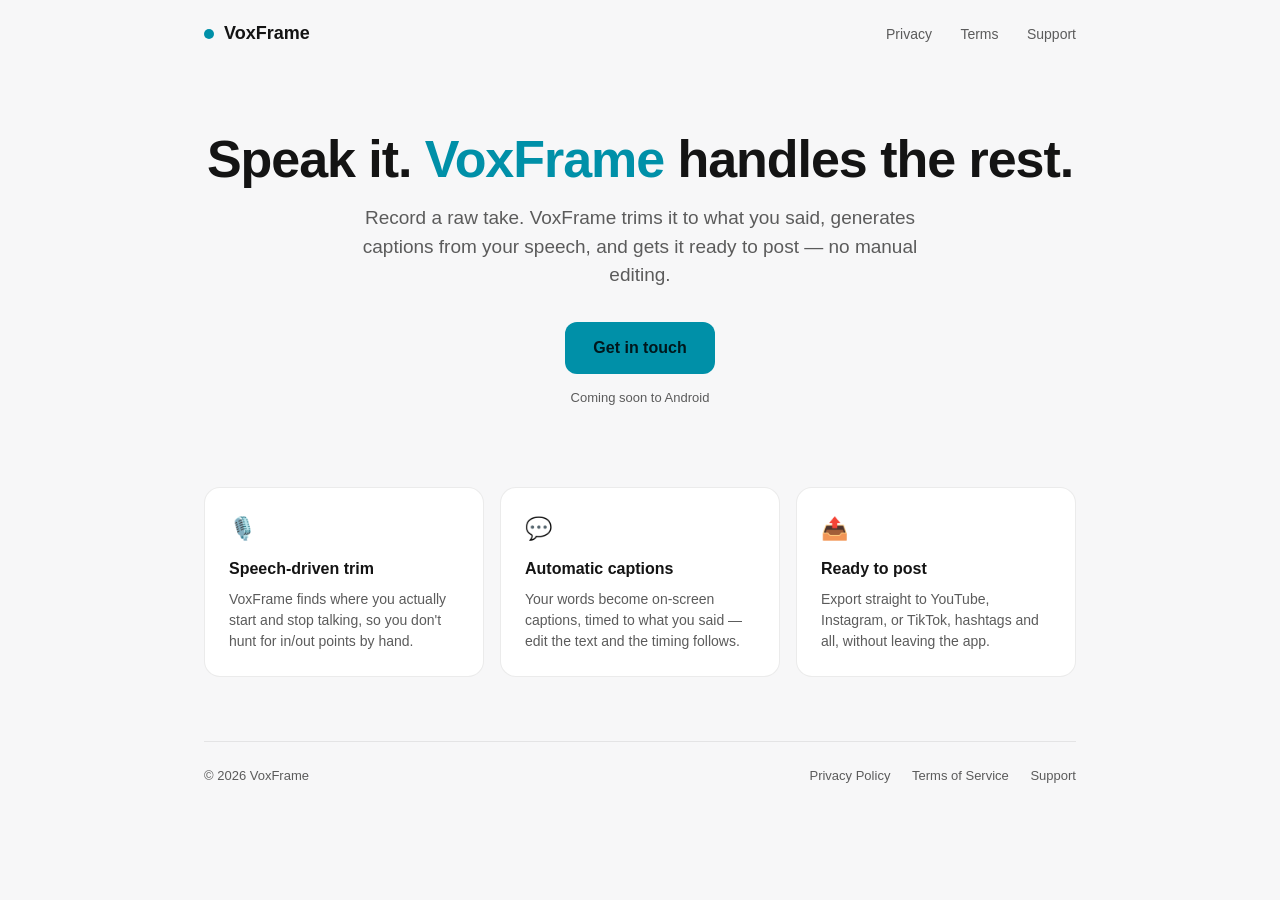
==== index.html @ a8f4b0eb "Add site pages and Wrangler static-assets config Cloudflare's build was failing with "Could not dete" ====
<!DOCTYPE html>
<html lang="en">
<head>
<meta charset="UTF-8">
<meta name="viewport" content="width=device-width, initial-scale=1.0">
<title>VoxFrame — Speak it. Edit itself.</title>
<meta name="description" content="VoxFrame turns a raw talking-head video into a trimmed, captioned, ready-to-post clip — automatically, from what you say.">
<style>
  :root{
    --bg:#0d0d0d; --surface:#1a1a1a; --card:#242424;
    --accent:#00e5ff; --accent-dim:#00b8cc;
    --text:#ffffff; --text-dim:#9e9e9e;
    --border:rgba(255,255,255,0.08);
  }
  @media (prefers-color-scheme: light){
    :root{
      --bg:#f7f7f8; --surface:#ffffff; --card:#ffffff;
      --accent:#0090a8; --accent-dim:#007488;
      --text:#141414; --text-dim:#5b5b5b;
      --border:rgba(0,0,0,0.08);
    }
  }
  :root[data-theme="dark"]{
    --bg:#0d0d0d; --surface:#1a1a1a; --card:#242424;
    --accent:#00e5ff; --accent-dim:#00b8cc;
    --text:#ffffff; --text-dim:#9e9e9e;
    --border:rgba(255,255,255,0.08);
  }
  :root[data-theme="light"]{
    --bg:#f7f7f8; --surface:#ffffff; --card:#ffffff;
    --accent:#0090a8; --accent-dim:#007488;
    --text:#141414; --text-dim:#5b5b5b;
    --border:rgba(0,0,0,0.08);
  }
  *{box-sizing:border-box;}
  body{
    margin:0; background:var(--bg); color:var(--text);
    font-family:-apple-system,BlinkMacSystemFont,"Segoe UI",Roboto,Helvetica,Arial,sans-serif;
    line-height:1.5;
  }
  .wrap{max-width:920px; margin:0 auto; padding:0 24px;}
  header{
    display:flex; align-items:center; justify-content:space-between;
    padding:20px 0;
  }
  .brand{display:flex; align-items:center; gap:10px; font-weight:700; font-size:18px;}
  .brand .dot{width:10px; height:10px; border-radius:50%; background:var(--accent);}
  nav a{color:var(--text-dim); text-decoration:none; margin-left:24px; font-size:14px;}
  nav a:hover{color:var(--text);}
  .hero{padding:64px 0 48px; text-align:center;}
  .hero h1{
    font-size:clamp(32px,6vw,52px); font-weight:800; letter-spacing:-0.02em;
    margin:0 0 16px; line-height:1.1;
  }
  .hero h1 span{color:var(--accent);}
  .hero p{
    font-size:19px; color:var(--text-dim); max-width:560px; margin:0 auto 32px;
  }
  .cta{
    display:inline-block; background:var(--accent); color:#00171c;
    font-weight:700; padding:14px 28px; border-radius:12px; text-decoration:none;
    font-size:16px;
  }
  .sub-cta{margin-top:14px; font-size:13px; color:var(--text-dim);}
  .features{
    display:grid; grid-template-columns:repeat(auto-fit,minmax(240px,1fr));
    gap:16px; padding:32px 0 64px;
  }
  .feature{
    background:var(--card); border:1px solid var(--border); border-radius:16px;
    padding:24px;
  }
  .feature .icon{font-size:22px; margin-bottom:12px;}
  .feature h3{margin:0 0 8px; font-size:16px;}
  .feature p{margin:0; font-size:14px; color:var(--text-dim);}
  footer{
    border-top:1px solid var(--border); padding:24px 0 40px;
    display:flex; flex-wrap:wrap; gap:16px; justify-content:space-between;
    align-items:center; color:var(--text-dim); font-size:13px;
  }
  footer .links a{color:var(--text-dim); text-decoration:none; margin-left:18px;}
  footer .links a:hover{color:var(--text);}
</style>
</head>
<body>
<div class="wrap">
  <header>
    <div class="brand"><span class="dot"></span> VoxFrame</div>
    <nav>
      <a href="privacy.html">Privacy</a>
      <a href="terms.html">Terms</a>
      <a href="support.html">Support</a>
    </nav>
  </header>

  <section class="hero">
    <h1>Speak it. <span>VoxFrame</span> handles the rest.</h1>
    <p>Record a raw take. VoxFrame trims it to what you said, generates captions from your speech, and gets it ready to post — no manual editing.</p>
    <a class="cta" href="support.html">Get in touch</a>
    <div class="sub-cta">Coming soon to Android</div>
  </section>

  <section class="features">
    <div class="feature">
      <div class="icon">🎙️</div>
      <h3>Speech-driven trim</h3>
      <p>VoxFrame finds where you actually start and stop talking, so you don't hunt for in/out points by hand.</p>
    </div>
    <div class="feature">
      <div class="icon">💬</div>
      <h3>Automatic captions</h3>
      <p>Your words become on-screen captions, timed to what you said — edit the text and the timing follows.</p>
    </div>
    <div class="feature">
      <div class="icon">📤</div>
      <h3>Ready to post</h3>
      <p>Export straight to YouTube, Instagram, or TikTok, hashtags and all, without leaving the app.</p>
    </div>
  </section>

  <footer>
    <div>&copy; <span id="year"></span> VoxFrame</div>
    <div class="links">
      <a href="privacy.html">Privacy Policy</a>
      <a href="terms.html">Terms of Service</a>
      <a href="support.html">Support</a>
    </div>
  </footer>
</div>
<script>document.getElementById('year').textContent = new Date().getFullYear();</script>
</body>
</html>
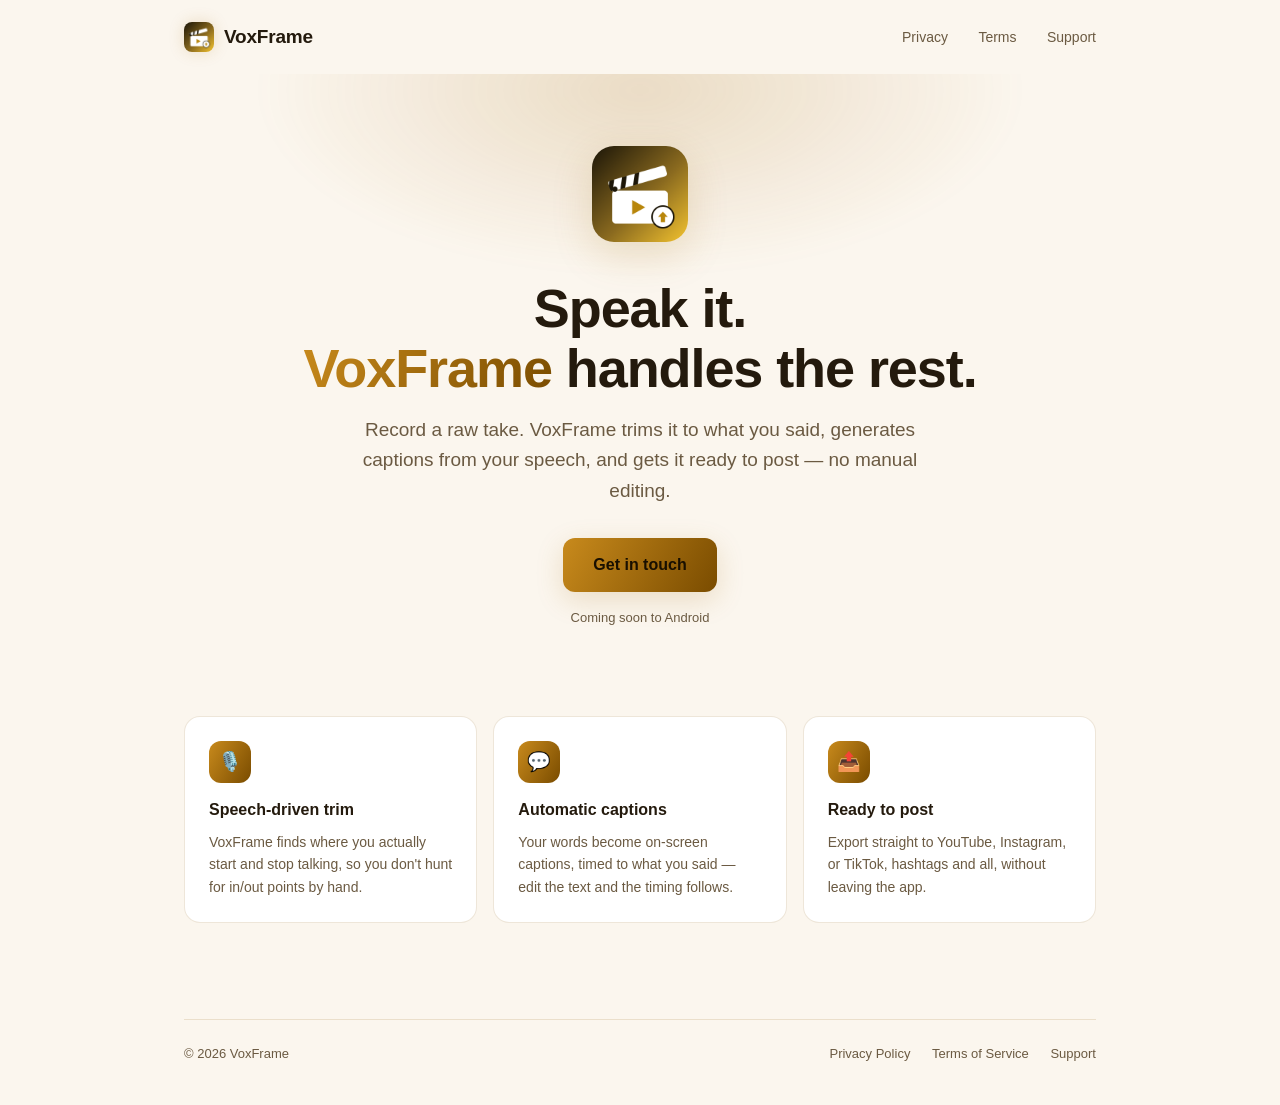
==== commit a43bf352: "Redesign around the app icon's gold/ember palette, add clean URLs Pulls the amber/gold color scheme " ====
--- a/index.html
+++ b/index.html
@@ -3,115 +3,75 @@
 <head>
 <meta charset="UTF-8">
 <meta name="viewport" content="width=device-width, initial-scale=1.0">
-<title>VoxFrame — Speak it. Edit itself.</title>
+<title>VoxFrame — Speak it. VoxFrame handles the rest.</title>
 <meta name="description" content="VoxFrame turns a raw talking-head video into a trimmed, captioned, ready-to-post clip — automatically, from what you say.">
+<link rel="icon" href="/icon.png">
+<link rel="stylesheet" href="/style.css">
 <style>
-  :root{
-    --bg:#0d0d0d; --surface:#1a1a1a; --card:#242424;
-    --accent:#00e5ff; --accent-dim:#00b8cc;
-    --text:#ffffff; --text-dim:#9e9e9e;
-    --border:rgba(255,255,255,0.08);
+  .hero{
+    position:relative; padding:72px 0 56px; text-align:center; overflow:hidden;
   }
-  @media (prefers-color-scheme: light){
-    :root{
-      --bg:#f7f7f8; --surface:#ffffff; --card:#ffffff;
-      --accent:#0090a8; --accent-dim:#007488;
-      --text:#141414; --text-dim:#5b5b5b;
-      --border:rgba(0,0,0,0.08);
-    }
+  .hero::before{
+    content:""; position:absolute; inset:-40% -10% auto -10%; height:520px;
+    background:radial-gradient(closest-side, var(--shadow-gold), transparent 70%);
+    filter:blur(10px); z-index:-1; pointer-events:none;
   }
-  :root[data-theme="dark"]{
-    --bg:#0d0d0d; --surface:#1a1a1a; --card:#242424;
-    --accent:#00e5ff; --accent-dim:#00b8cc;
-    --text:#ffffff; --text-dim:#9e9e9e;
-    --border:rgba(255,255,255,0.08);
+  .hero img.mark{
+    width:96px; height:96px; border-radius:22px; margin-bottom:28px;
+    box-shadow:0 12px 40px var(--shadow-gold);
   }
-  :root[data-theme="light"]{
-    --bg:#f7f7f8; --surface:#ffffff; --card:#ffffff;
-    --accent:#0090a8; --accent-dim:#007488;
-    --text:#141414; --text-dim:#5b5b5b;
-    --border:rgba(0,0,0,0.08);
+  .hero h1{
+    font-size:clamp(32px,6vw,54px); font-weight:800; letter-spacing:-0.02em;
+    margin:0 0 16px; line-height:1.12;
   }
-  *{box-sizing:border-box;}
-  body{
-    margin:0; background:var(--bg); color:var(--text);
-    font-family:-apple-system,BlinkMacSystemFont,"Segoe UI",Roboto,Helvetica,Arial,sans-serif;
-    line-height:1.5;
-  }
-  .wrap{max-width:920px; margin:0 auto; padding:0 24px;}
-  header{
-    display:flex; align-items:center; justify-content:space-between;
-    padding:20px 0;
-  }
-  .brand{display:flex; align-items:center; gap:10px; font-weight:700; font-size:18px;}
-  .brand .dot{width:10px; height:10px; border-radius:50%; background:var(--accent);}
-  nav a{color:var(--text-dim); text-decoration:none; margin-left:24px; font-size:14px;}
-  nav a:hover{color:var(--text);}
-  .hero{padding:64px 0 48px; text-align:center;}
-  .hero h1{
-    font-size:clamp(32px,6vw,52px); font-weight:800; letter-spacing:-0.02em;
-    margin:0 0 16px; line-height:1.1;
-  }
-  .hero h1 span{color:var(--accent);}
-  .hero p{
-    font-size:19px; color:var(--text-dim); max-width:560px; margin:0 auto 32px;
-  }
-  .cta{
-    display:inline-block; background:var(--accent); color:#00171c;
-    font-weight:700; padding:14px 28px; border-radius:12px; text-decoration:none;
-    font-size:16px;
-  }
-  .sub-cta{margin-top:14px; font-size:13px; color:var(--text-dim);}
+  .hero p{ font-size:19px; color:var(--text-dim); max-width:560px; margin:0 auto 32px; }
+  .sub-cta{ margin-top:16px; font-size:13px; color:var(--text-dim); }
   .features{
     display:grid; grid-template-columns:repeat(auto-fit,minmax(240px,1fr));
-    gap:16px; padding:32px 0 64px;
+    gap:16px; padding:32px 0 72px;
   }
-  .feature{
-    background:var(--card); border:1px solid var(--border); border-radius:16px;
-    padding:24px;
+  .feature{ transition:transform .15s ease, box-shadow .15s ease; }
+  .feature:hover{ transform:translateY(-3px); box-shadow:0 16px 32px rgba(0,0,0,0.25); }
+  .feature .icon{
+    width:42px; height:42px; border-radius:12px; display:flex; align-items:center;
+    justify-content:center; font-size:19px; margin-bottom:14px;
+    background:linear-gradient(120deg,var(--gold-deep),var(--gold-bright));
   }
-  .feature .icon{font-size:22px; margin-bottom:12px;}
-  .feature h3{margin:0 0 8px; font-size:16px;}
-  .feature p{margin:0; font-size:14px; color:var(--text-dim);}
-  footer{
-    border-top:1px solid var(--border); padding:24px 0 40px;
-    display:flex; flex-wrap:wrap; gap:16px; justify-content:space-between;
-    align-items:center; color:var(--text-dim); font-size:13px;
-  }
-  footer .links a{color:var(--text-dim); text-decoration:none; margin-left:18px;}
-  footer .links a:hover{color:var(--text);}
+  .feature h3{ margin:0 0 8px; font-size:16px; }
+  .feature p{ margin:0; font-size:14px; color:var(--text-dim); }
 </style>
 </head>
 <body>
 <div class="wrap">
   <header>
-    <div class="brand"><span class="dot"></span> VoxFrame</div>
+    <a class="brand" href="/"><img src="/icon.png" alt=""> VoxFrame</a>
     <nav>
-      <a href="privacy.html">Privacy</a>
-      <a href="terms.html">Terms</a>
-      <a href="support.html">Support</a>
+      <a href="/privacy">Privacy</a>
+      <a href="/terms">Terms</a>
+      <a href="/support">Support</a>
     </nav>
   </header>
 
   <section class="hero">
-    <h1>Speak it. <span>VoxFrame</span> handles the rest.</h1>
+    <img class="mark" src="/icon.png" alt="VoxFrame">
+    <h1>Speak it.<br><span class="gold-text">VoxFrame</span> handles the rest.</h1>
     <p>Record a raw take. VoxFrame trims it to what you said, generates captions from your speech, and gets it ready to post — no manual editing.</p>
-    <a class="cta" href="support.html">Get in touch</a>
+    <a class="cta" href="/support">Get in touch</a>
     <div class="sub-cta">Coming soon to Android</div>
   </section>
 
   <section class="features">
-    <div class="feature">
+    <div class="feature card">
       <div class="icon">🎙️</div>
       <h3>Speech-driven trim</h3>
       <p>VoxFrame finds where you actually start and stop talking, so you don't hunt for in/out points by hand.</p>
     </div>
-    <div class="feature">
+    <div class="feature card">
       <div class="icon">💬</div>
       <h3>Automatic captions</h3>
       <p>Your words become on-screen captions, timed to what you said — edit the text and the timing follows.</p>
     </div>
-    <div class="feature">
+    <div class="feature card">
       <div class="icon">📤</div>
       <h3>Ready to post</h3>
       <p>Export straight to YouTube, Instagram, or TikTok, hashtags and all, without leaving the app.</p>
@@ -121,9 +81,9 @@
   <footer>
     <div>&copy; <span id="year"></span> VoxFrame</div>
     <div class="links">
-      <a href="privacy.html">Privacy Policy</a>
-      <a href="terms.html">Terms of Service</a>
-      <a href="support.html">Support</a>
+      <a href="/privacy">Privacy Policy</a>
+      <a href="/terms">Terms of Service</a>
+      <a href="/support">Support</a>
     </div>
   </footer>
 </div>
--- a/style.css
+++ b/style.css
@@ -0,0 +1,94 @@
+:root{
+  --bg:#0f0a05;
+  --bg-card:#1c140a;
+  --bg-card-hi:#241a0d;
+  --gold:#e8a93c;
+  --gold-bright:#ffd37a;
+  --gold-deep:#9c6a12;
+  --text:#f5ead9;
+  --text-dim:#b8a58c;
+  --border:rgba(232,169,60,0.16);
+  --shadow-gold:rgba(232,169,60,0.25);
+}
+@media (prefers-color-scheme: light){
+  :root{
+    --bg:#fbf6ee;
+    --bg-card:#ffffff;
+    --bg-card-hi:#fff8ec;
+    --gold:#a3670a;
+    --gold-bright:#7a4c00;
+    --gold-deep:#c88a1c;
+    --text:#241a0d;
+    --text-dim:#6b5a42;
+    --border:rgba(150,100,20,0.16);
+    --shadow-gold:rgba(163,103,10,0.18);
+  }
+}
+:root[data-theme="dark"]{
+  --bg:#0f0a05; --bg-card:#1c140a; --bg-card-hi:#241a0d;
+  --gold:#e8a93c; --gold-bright:#ffd37a; --gold-deep:#9c6a12;
+  --text:#f5ead9; --text-dim:#b8a58c;
+  --border:rgba(232,169,60,0.16); --shadow-gold:rgba(232,169,60,0.25);
+}
+:root[data-theme="light"]{
+  --bg:#fbf6ee; --bg-card:#ffffff; --bg-card-hi:#fff8ec;
+  --gold:#a3670a; --gold-bright:#7a4c00; --gold-deep:#c88a1c;
+  --text:#241a0d; --text-dim:#6b5a42;
+  --border:rgba(150,100,20,0.16); --shadow-gold:rgba(163,103,10,0.18);
+}
+*{box-sizing:border-box;}
+body{
+  margin:0; background:var(--bg); color:var(--text);
+  font-family:-apple-system,BlinkMacSystemFont,"Segoe UI",Roboto,Helvetica,Arial,sans-serif;
+  line-height:1.6;
+}
+a{ color:var(--gold); }
+.wrap{ max-width:960px; margin:0 auto; padding:0 24px; }
+.narrow{ max-width:720px; }
+
+header{
+  display:flex; align-items:center; justify-content:space-between;
+  padding:22px 0;
+}
+.brand{ display:flex; align-items:center; gap:10px; font-weight:800; font-size:19px; letter-spacing:-0.01em; text-decoration:none; color:var(--text); }
+.brand img{ width:30px; height:30px; border-radius:8px; box-shadow:0 0 16px var(--shadow-gold); }
+nav a{ color:var(--text-dim); text-decoration:none; margin-left:26px; font-size:14px; transition:color .15s; }
+nav a:hover{ color:var(--gold-bright); }
+
+.gold-text{
+  background:linear-gradient(120deg,var(--gold-deep),var(--gold-bright));
+  -webkit-background-clip:text; background-clip:text; color:transparent;
+}
+
+.cta{
+  display:inline-block;
+  background:linear-gradient(120deg,var(--gold-deep),var(--gold-bright));
+  color:#180f00; font-weight:800; padding:14px 30px; border-radius:12px;
+  text-decoration:none; font-size:16px;
+  box-shadow:0 8px 28px var(--shadow-gold);
+  transition:transform .15s ease, box-shadow .15s ease;
+}
+.cta:hover{ transform:translateY(-1px); box-shadow:0 10px 34px var(--shadow-gold); }
+
+.card{
+  background:var(--bg-card); border:1px solid var(--border); border-radius:16px;
+  padding:24px;
+}
+
+footer{
+  border-top:1px solid var(--border); padding:24px 0 40px; margin-top:24px;
+  display:flex; flex-wrap:wrap; gap:16px; justify-content:space-between;
+  align-items:center; color:var(--text-dim); font-size:13px;
+}
+footer .links a{ color:var(--text-dim); text-decoration:none; margin-left:18px; }
+footer .links a:hover{ color:var(--gold-bright); }
+
+/* Legal-page layout (privacy / terms / support) */
+.doc{ padding:48px 24px 80px; }
+.doc h1{ font-size:30px; margin-bottom:4px; }
+.doc .updated{ color:var(--text-dim); font-size:14px; margin-bottom:40px; }
+.doc h2{ font-size:19px; margin-top:40px; border-top:1px solid var(--border); padding-top:24px; }
+.doc p, .doc li{ color:var(--text-dim); font-size:15px; }
+.doc ul{ padding-left:20px; }
+.back{ display:inline-flex; align-items:center; gap:6px; margin-bottom:24px; color:var(--text-dim); text-decoration:none; font-size:14px; }
+.back:hover{ color:var(--gold-bright); }
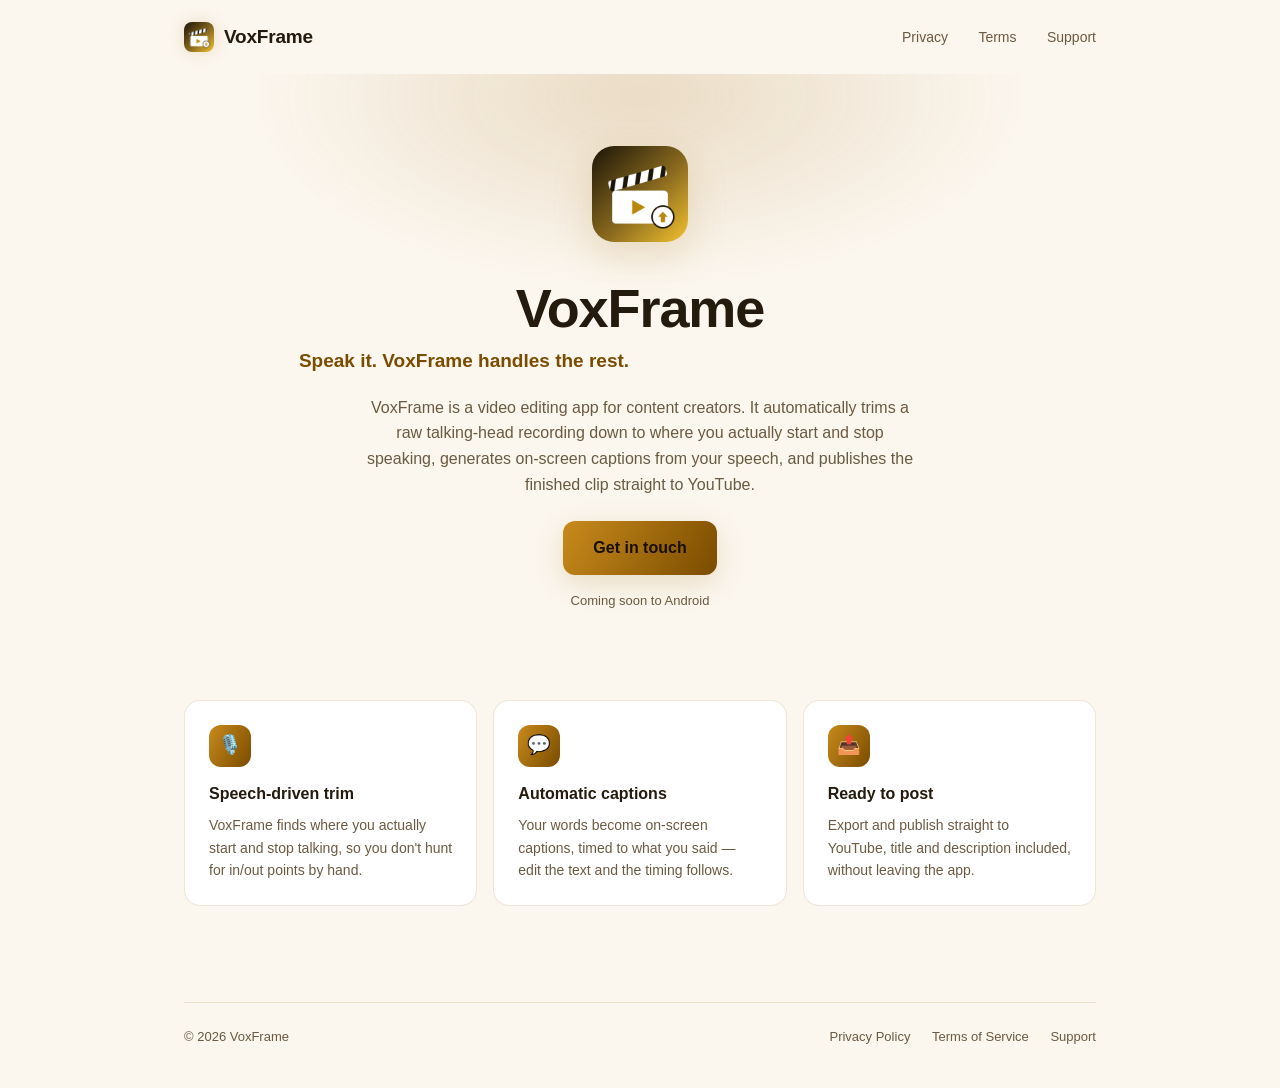
==== commit 8be83492: "Fix homepage for OAuth verification: clear app name + purpose Google's review flagged two issues: th" ====
--- a/index.html
+++ b/index.html
@@ -3,8 +3,8 @@
 <head>
 <meta charset="UTF-8">
 <meta name="viewport" content="width=device-width, initial-scale=1.0">
-<title>VoxFrame — Speak it. VoxFrame handles the rest.</title>
-<meta name="description" content="VoxFrame turns a raw talking-head video into a trimmed, captioned, ready-to-post clip — automatically, from what you say.">
+<title>VoxFrame — automatic video editing for creators</title>
+<meta name="description" content="VoxFrame is a video editing app that trims your video to your speech, generates captions automatically, and publishes the finished clip straight to YouTube.">
 <link rel="icon" href="/icon.png">
 <link rel="stylesheet" href="/style.css">
 <style>
@@ -22,9 +22,13 @@
   }
   .hero h1{
     font-size:clamp(32px,6vw,54px); font-weight:800; letter-spacing:-0.02em;
-    margin:0 0 16px; line-height:1.12;
+    margin:0 0 8px; line-height:1.12;
   }
-  .hero p{ font-size:19px; color:var(--text-dim); max-width:560px; margin:0 auto 32px; }
+  .hero .tagline{
+    font-size:19px; font-weight:600; color:var(--gold-bright);
+    margin:0 0 18px;
+  }
+  .hero p{ font-size:16px; color:var(--text-dim); max-width:560px; margin:0 auto 24px; }
   .sub-cta{ margin-top:16px; font-size:13px; color:var(--text-dim); }
   .features{
     display:grid; grid-template-columns:repeat(auto-fit,minmax(240px,1fr));
@@ -54,8 +58,9 @@
 
   <section class="hero">
     <img class="mark" src="/icon.png" alt="VoxFrame">
-    <h1>Speak it.<br><span class="gold-text">VoxFrame</span> handles the rest.</h1>
-    <p>Record a raw take. VoxFrame trims it to what you said, generates captions from your speech, and gets it ready to post — no manual editing.</p>
+    <h1>VoxFrame</h1>
+    <p class="tagline">Speak it. VoxFrame handles the rest.</p>
+    <p>VoxFrame is a video editing app for content creators. It automatically trims a raw talking-head recording down to where you actually start and stop speaking, generates on-screen captions from your speech, and publishes the finished clip straight to YouTube.</p>
     <a class="cta" href="/support">Get in touch</a>
     <div class="sub-cta">Coming soon to Android</div>
   </section>
@@ -74,7 +79,7 @@
     <div class="feature card">
       <div class="icon">📤</div>
       <h3>Ready to post</h3>
-      <p>Export straight to YouTube, Instagram, or TikTok, hashtags and all, without leaving the app.</p>
+      <p>Export and publish straight to YouTube, title and description included, without leaving the app.</p>
     </div>
   </section>
 
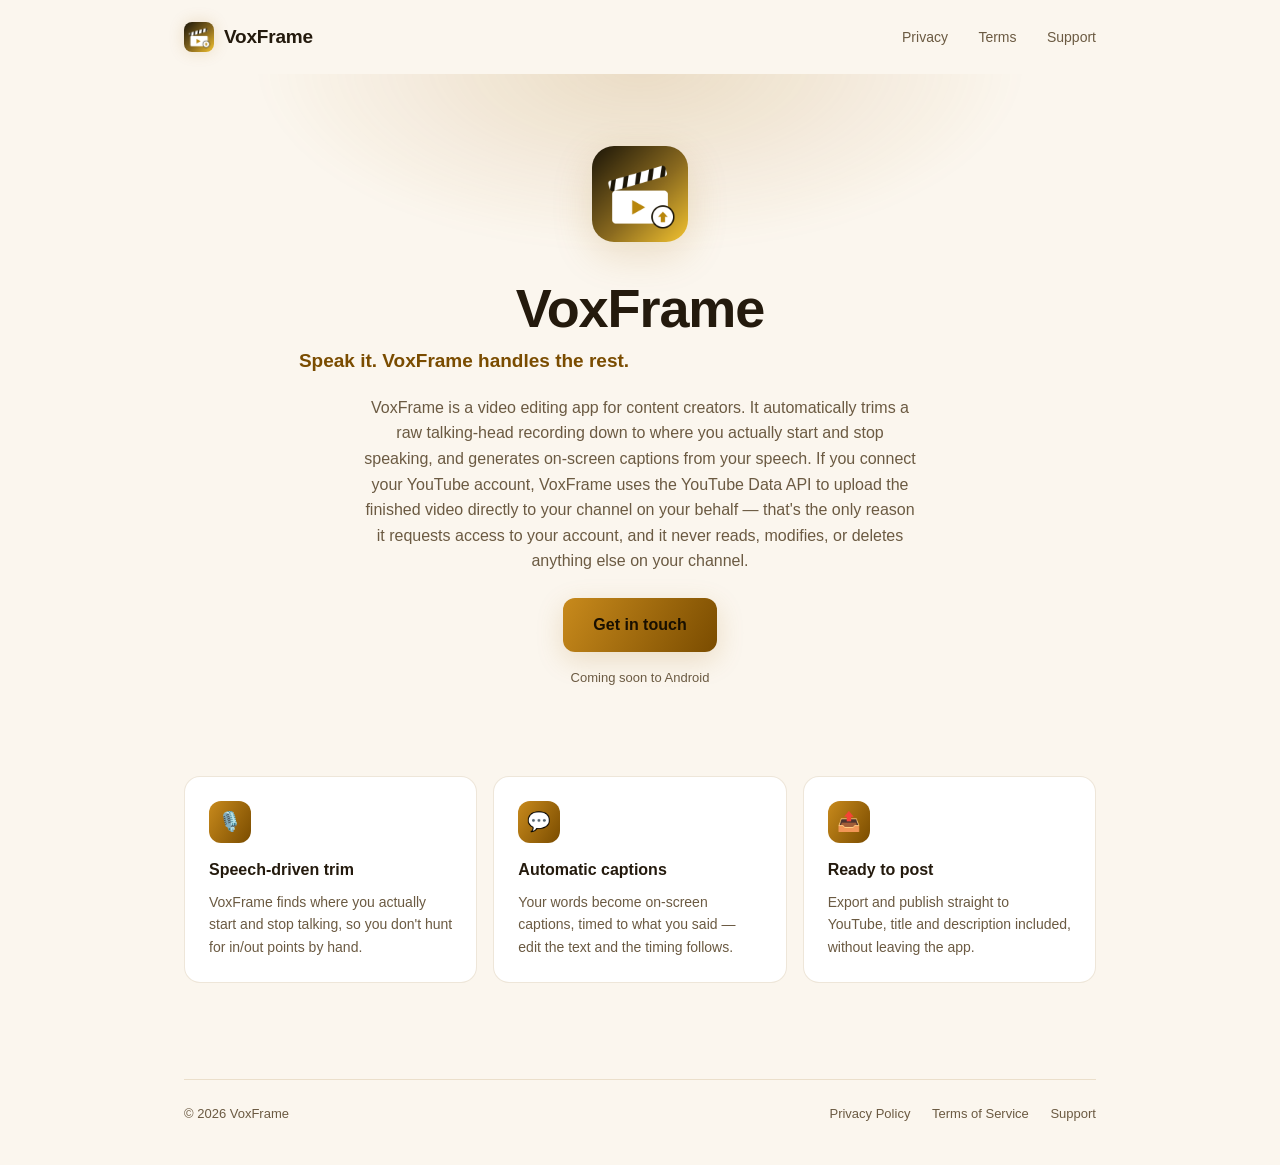
==== commit c7a45a00: "Make YouTube data-access justification explicit on homepage Google's homepage requirements distingui" ====
--- a/index.html
+++ b/index.html
@@ -60,7 +60,7 @@
     <img class="mark" src="/icon.png" alt="VoxFrame">
     <h1>VoxFrame</h1>
     <p class="tagline">Speak it. VoxFrame handles the rest.</p>
-    <p>VoxFrame is a video editing app for content creators. It automatically trims a raw talking-head recording down to where you actually start and stop speaking, generates on-screen captions from your speech, and publishes the finished clip straight to YouTube.</p>
+    <p>VoxFrame is a video editing app for content creators. It automatically trims a raw talking-head recording down to where you actually start and stop speaking, and generates on-screen captions from your speech. If you connect your YouTube account, VoxFrame uses the YouTube Data API to upload the finished video directly to your channel on your behalf — that's the only reason it requests access to your account, and it never reads, modifies, or deletes anything else on your channel.</p>
     <a class="cta" href="/support">Get in touch</a>
     <div class="sub-cta">Coming soon to Android</div>
   </section>
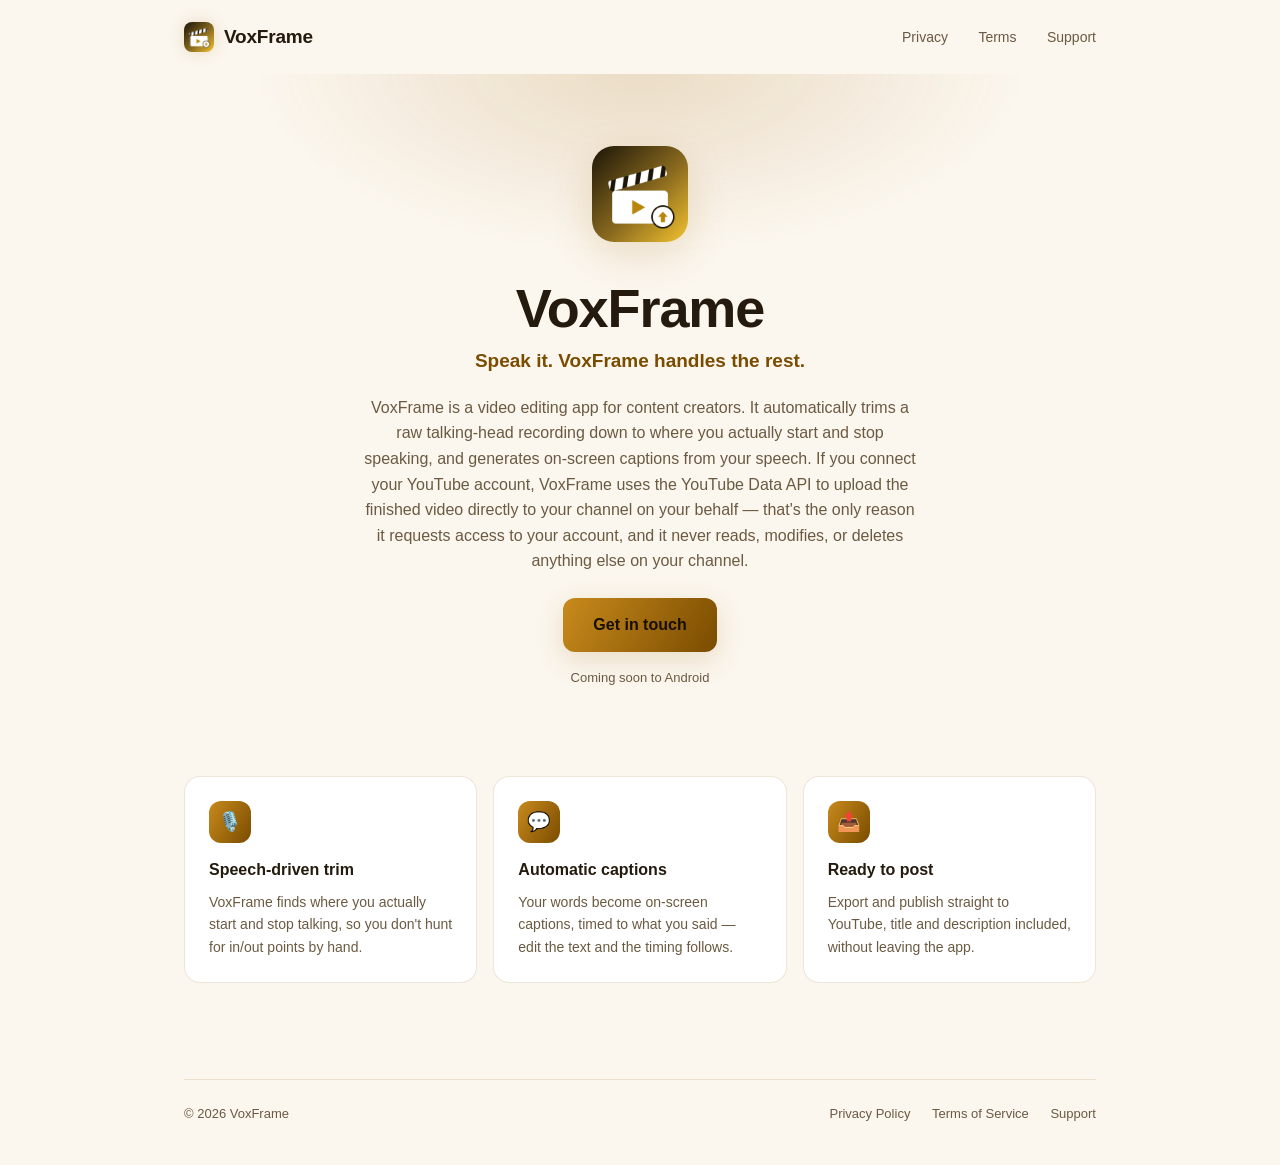
==== commit 8e8b8ade: "Center hero tagline and simplify homepage title The tagline <p> was also matched by the generic .her" ====
--- a/index.html
+++ b/index.html
@@ -3,7 +3,7 @@
 <head>
 <meta charset="UTF-8">
 <meta name="viewport" content="width=device-width, initial-scale=1.0">
-<title>VoxFrame — automatic video editing for creators</title>
+<title>VoxFrame</title>
 <meta name="description" content="VoxFrame is a video editing app that trims your video to your speech, generates captions automatically, and publishes the finished clip straight to YouTube.">
 <link rel="icon" href="/icon.png">
 <link rel="stylesheet" href="/style.css">
@@ -26,7 +26,7 @@
   }
   .hero .tagline{
     font-size:19px; font-weight:600; color:var(--gold-bright);
-    margin:0 0 18px;
+    margin:0 auto 18px;
   }
   .hero p{ font-size:16px; color:var(--text-dim); max-width:560px; margin:0 auto 24px; }
   .sub-cta{ margin-top:16px; font-size:13px; color:var(--text-dim); }
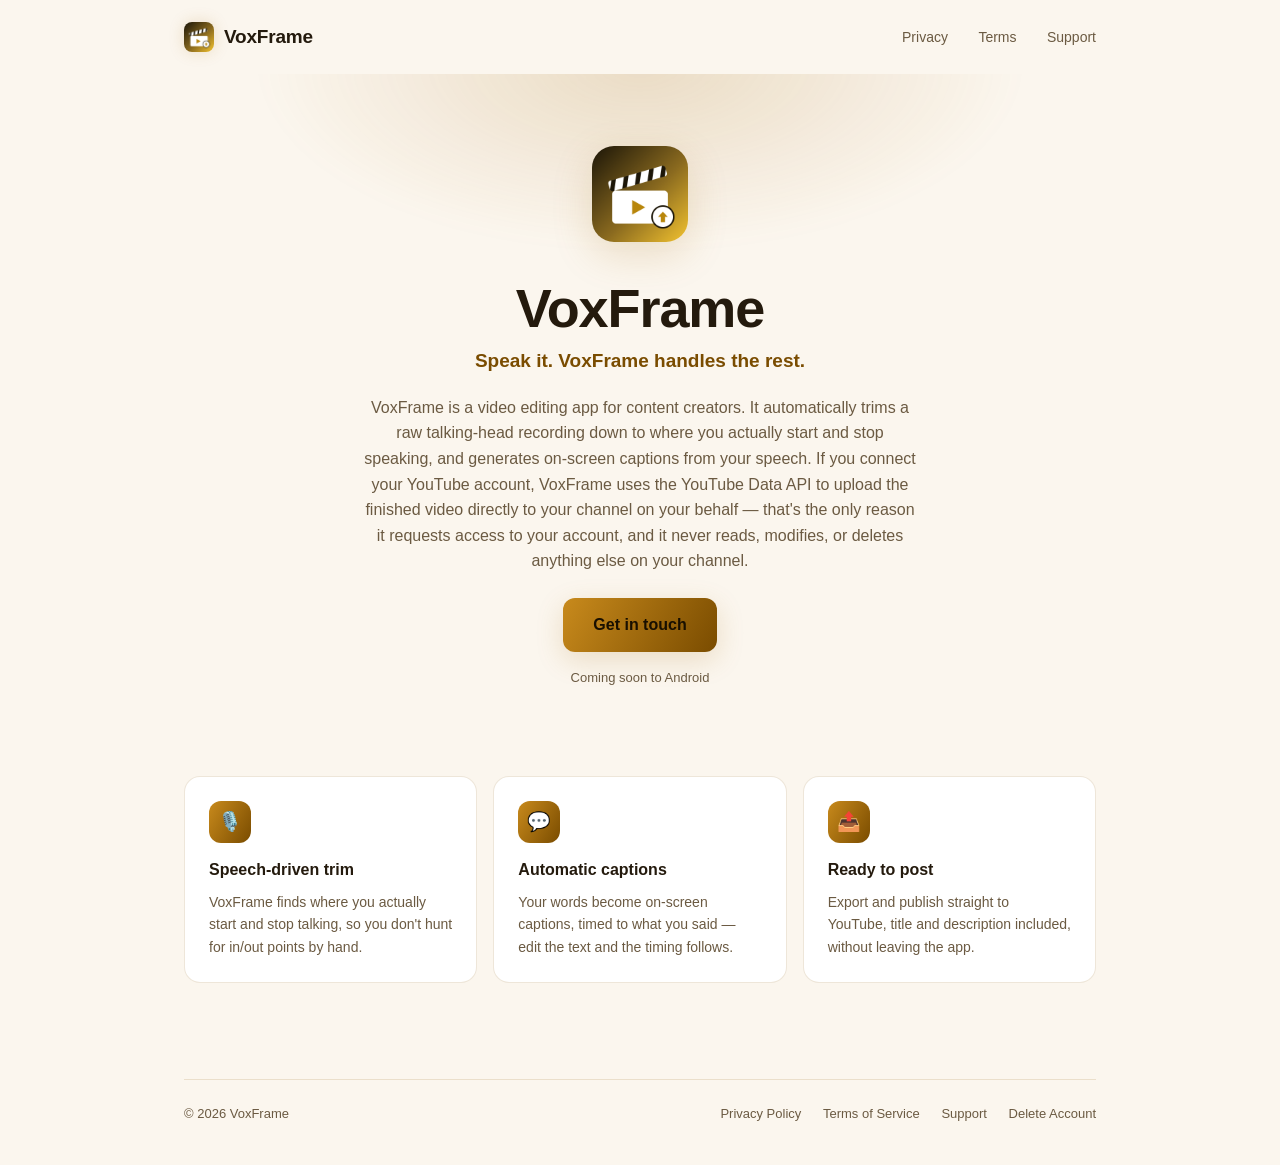
==== commit 0c900179: "Add account deletion page for Play Store data-safety compliance Provides a public /delete-account UR" ====
--- a/index.html
+++ b/index.html
@@ -89,6 +89,7 @@
       <a href="/privacy">Privacy Policy</a>
       <a href="/terms">Terms of Service</a>
       <a href="/support">Support</a>
+      <a href="/delete-account">Delete Account</a>
     </div>
   </footer>
 </div>
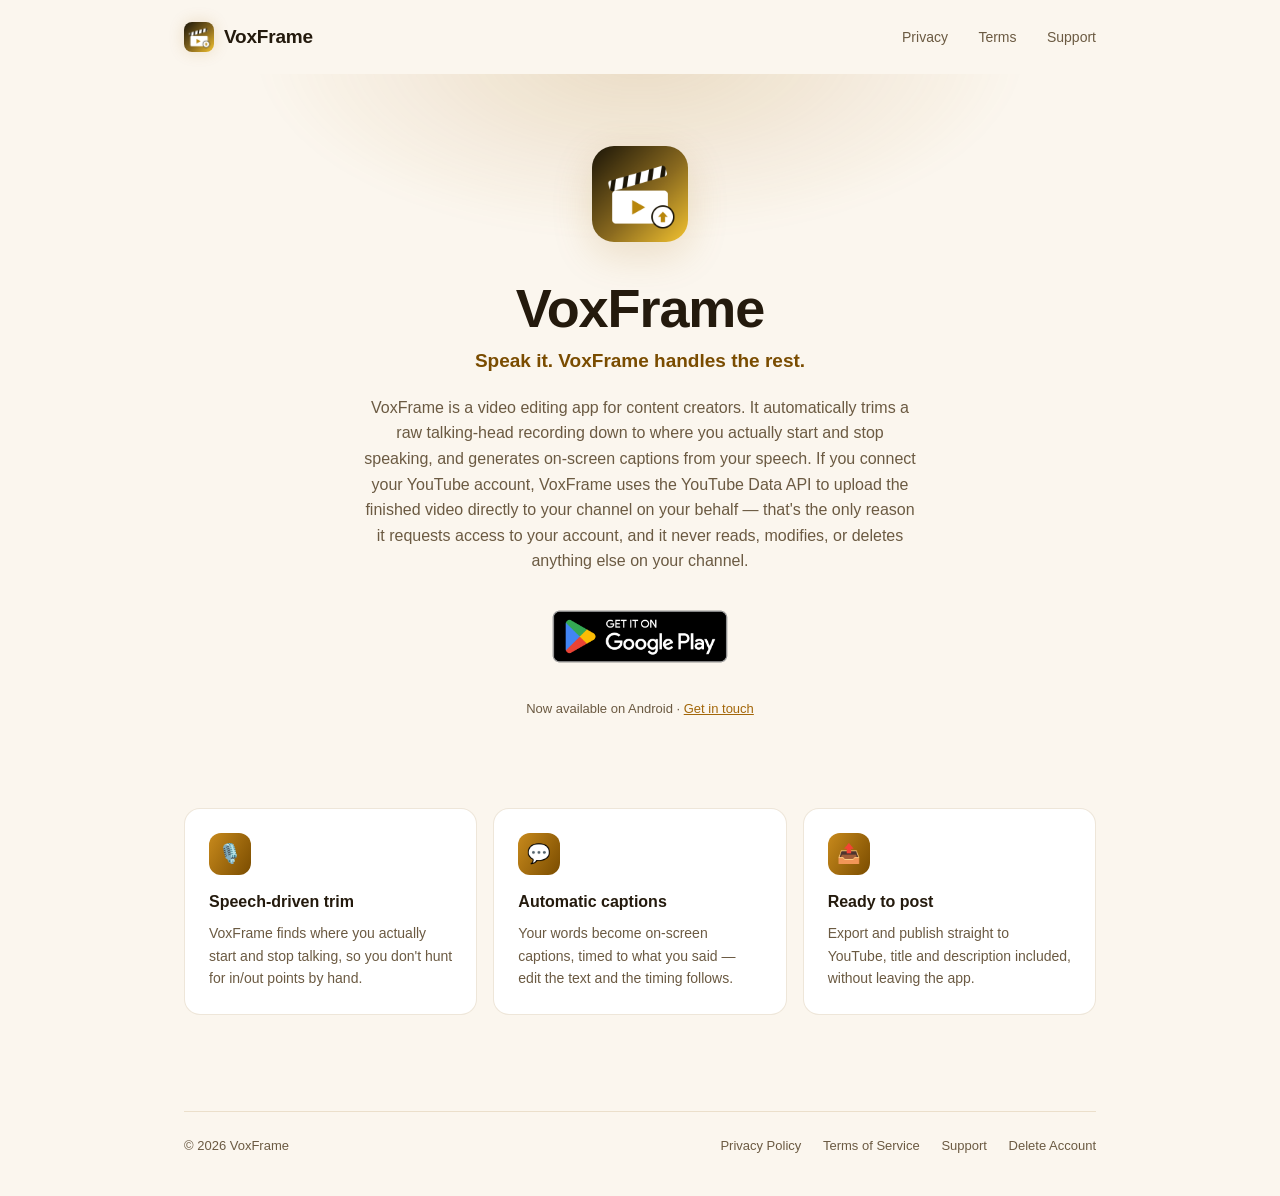
==== commit a35a5736: "Homepage links to VoxFrame on Google Play Co-Authored-By: Claude Opus 5.5 <noreply@anthropic.com>" ====
--- a/index.html
+++ b/index.html
@@ -30,6 +30,10 @@
   }
   .hero p{ font-size:16px; color:var(--text-dim); max-width:560px; margin:0 auto 24px; }
   .sub-cta{ margin-top:16px; font-size:13px; color:var(--text-dim); }
+  /* Google's badge image carries its own required padding. */
+  .play-badge{ display:inline-block; transition:transform .15s ease; }
+  .play-badge:hover{ transform:translateY(-1px); }
+  .play-badge img{ width:200px; height:auto; display:block; }
   .features{
     display:grid; grid-template-columns:repeat(auto-fit,minmax(240px,1fr));
     gap:16px; padding:32px 0 72px;
@@ -61,8 +65,8 @@
     <h1>VoxFrame</h1>
     <p class="tagline">Speak it. VoxFrame handles the rest.</p>
     <p>VoxFrame is a video editing app for content creators. It automatically trims a raw talking-head recording down to where you actually start and stop speaking, and generates on-screen captions from your speech. If you connect your YouTube account, VoxFrame uses the YouTube Data API to upload the finished video directly to your channel on your behalf — that's the only reason it requests access to your account, and it never reads, modifies, or deletes anything else on your channel.</p>
-    <a class="cta" href="/support">Get in touch</a>
-    <div class="sub-cta">Coming soon to Android</div>
+    <a class="play-badge" href="https://play.google.com/store/apps/details?id=com.martinf.voxframe"><img src="/play-badge.png" alt="Get it on Google Play"></a>
+    <div class="sub-cta">Now available on Android &middot; <a href="/support">Get in touch</a></div>
   </section>
 
   <section class="features">
